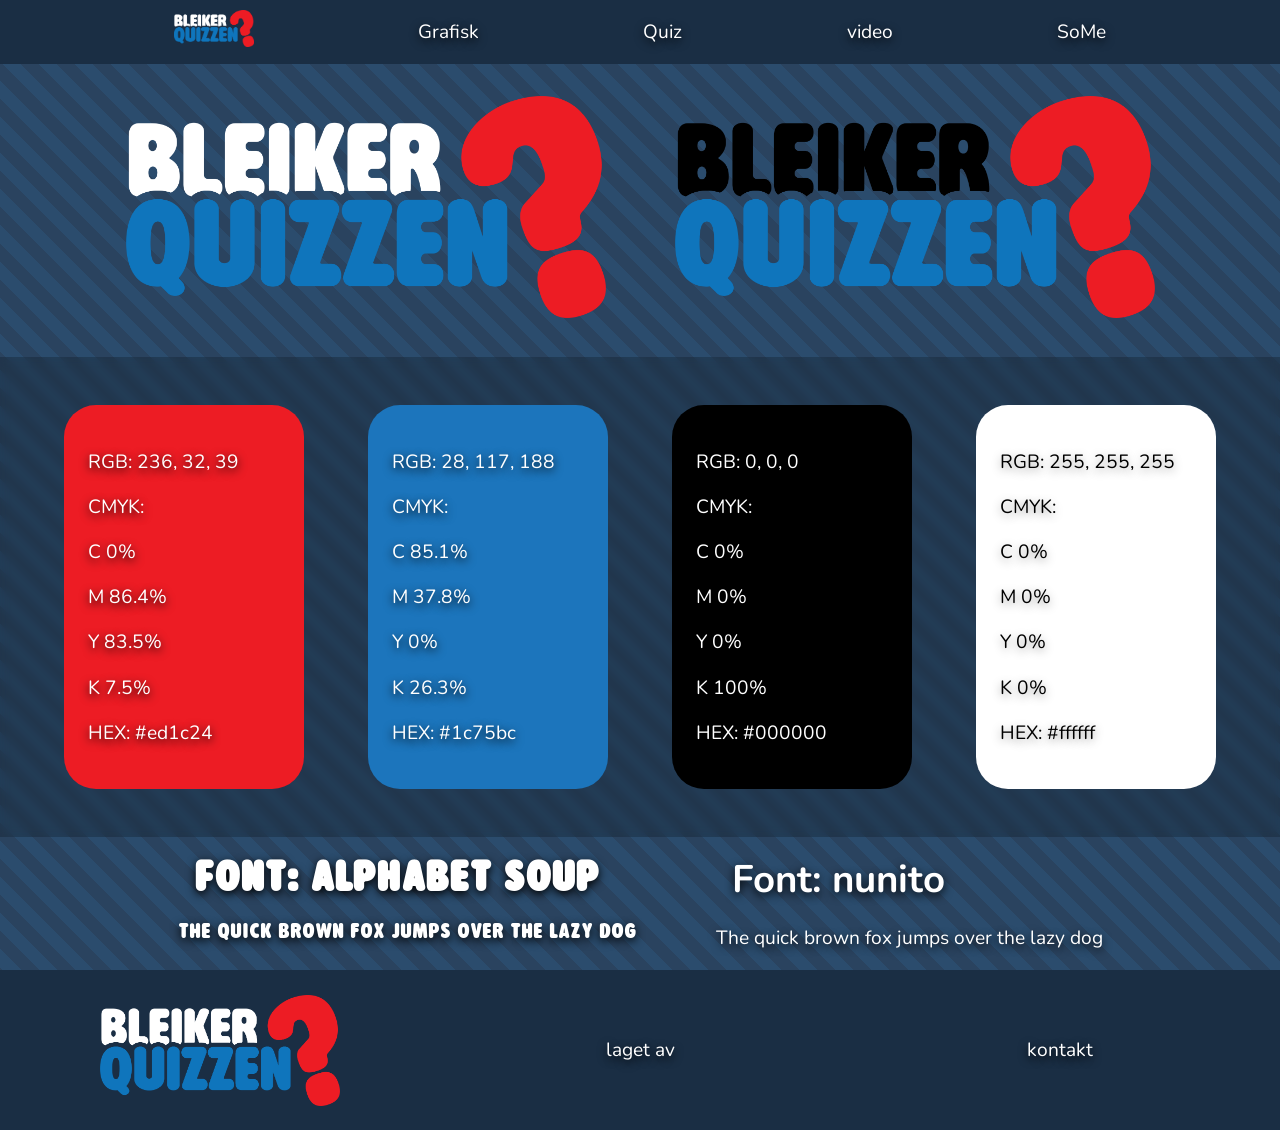
==== html/grafisk.html @ 44e9f9e9 "added fonts" ====
<html lang="en">
<head>
    <meta charset="UTF-8">
    <meta name="viewport" content="width=device-width, initial-scale=1.0">
    <title>Document</title>
    <link rel="stylesheet" href="../css/main.css">
</head>
<body>
    <ul>
      <li><a href="../index.html"><img src="../img/bleikerquizzen-lys.png" alt="" /></a></li>
      <li><a href="../html/grafisk.html">Grafisk</a></li>
      <li><a href="../html/quiz.html">Quiz</a></li>
      <li><a href="../html/video.html">video</a></li>
      <li><a href="../html/SoMe.html">SoMe</a></li>
    </ul>

    <div class="grafiskHero">
        <div id="logografisk">
            <img src="../img/bleikerquizzen-lys.png" alt="">
            <img src="../img/bleikerquizzen-mørk.png" alt="">
        </div>
        <div id="colorpallete">
            <div id="color1">
                <p>RGB: 236, 32, 39</p>
                <p>CMYK:</p>
                <p>C 0%</p>
                <p>M 86.4%</p>
                <p>Y 83.5%</p>
                <p>K 7.5%</p>
                <p>HEX: #ed1c24</p>
            </div>
            <div id="color2">
                <p>RGB: 28, 117, 188</p>
                <p>CMYK:</p>
                <p>C 85.1%</p>
                <p>M 37.8%</p>
                <p>Y 0%</p>
                <p>K 26.3%</p>
                <p>HEX: #1c75bc</p>
            </div>
            <div id="color3">
                <p>RGB: 0, 0, 0</p>
                <p>CMYK:</p>
                <p>C 0%</p>
                <p>M 0%</p>
                <p>Y 0%</p>
                <p>K 100%</p>
                <p>HEX: #000000</p>
            </div>
            <div id="color4">
                <p>RGB: 255, 255, 255</p>
                <p>CMYK:</p>
                <p>C 0%</p>
                <p>M 0%</p>
                <p>Y 0%</p>
                <p>K 0%</p>
                <p>HEX: #ffffff</p>
            </div>
        </div>
    </div>

    <div class="fontgrafisk">
        <div id="alphabetsoup">
            <h1>Font: alphabet soup</h1>
            <p>The quick brown fox jumps over the lazy dog</p>
        </div>
        <div id="nunito">
            <h1>Font: nunito</h1>
            <p>The quick brown fox jumps over the lazy dog</p>
        </div>

    </div>



    <footer>
      <div id="footerLeft">
        <img src="../img/bleikerquizzen-lys.png" alt="" />
      </div>

      <div id="footerMiddle">
        <a href="">laget av</a>
      </div>

      <div id="footerRight">
        <a href="">kontakt</a>
      </div>
    </footer>
</body>
</html>
---- css/main.css ----
body {
    margin: 0;
    /* background-color: black; */
    color: white;
    font-family: 'nunito';
    font-size: 1.2rem;
    text-shadow: 0 3px 10px black;
}

* {
    box-sizing: border-box;
}


:root {
    --header-footer: rgb(26, 46, 68);
    --maincolor1: rgba(0, 0, 0, 0);
    --maincolor2: rgba(0, 0, 0, 0.2);
    --stripebgcol1: rgb(42, 67, 95);
    --stripebgcol2: rgb(43, 76, 109);
}

@font-face {
    font-family:'nunito';
    src: url(../fonts/Nunito/Nunito-VariableFont_wght.ttf);
}



body {
    margin: 0;
    background: repeating-linear-gradient(
     45deg,
     var(--stripebgcol1),
     var(--stripebgcol1) 1vw,
     var(--stripebgcol2) 1vw,
     var(--stripebgcol2) 2vw);
    position: relative;
}


img {
    width: 5rem;
}

ul {
    display: flex;
    flex-direction: row;
    background-color: var(--header-footer);
    list-style: none;
    justify-content: space-evenly;
    padding: 10px;
    align-items: center;
    margin: 0;
}

a {
    text-decoration: none;
    color: white;
}





.hero {
    height: 15rem;
    width: 100%;
    background-color: var(--maincolor1);
    text-align: center;
    justify-content: center;
    padding: 10px 100px;
}

#herobuttons {
    justify-content: center;
    display: flex;
    gap: 50px;
}




.info {
    width: 100%;
    height: 20rem;
    background-color: var(--maincolor2);
    backdrop-filter: blur(2px);
    padding: 10px;
    display: flex;
}

#infoleft p {
    margin: 0;
}

#infoleft {
    width: 50%;
    height: 100%;
    display: flex;
    flex-direction: column;
}

#infoLeft button {
    width: 10rem;
    height: 2rem;
    margin-top: auto;   /* pushes to bottom */
    margin-right: 2.5rem; /* space from right edge */
    margin-bottom: 2rem;/* space from bottom edge */
    align-self: flex-end; /* move to right */
}

#inforight {
    display: flex;
    width: 50%;
    justify-content: center;
    align-items: center;
}




footer {
    display: flex;
    background-color: var(--header-footer);
    margin-top: auto;
    height: 10rem;
    text-align: center;
    align-items: center;
    padding: 10px;
}


#footerleft img {
    width: 15rem;
}

#footerLeft,
#footerMiddle,
#footerRight {
    height: 100%;
    width:calc(100%/3);
    display: flex;
    align-items: center;
    justify-content: center;
}


button a {
    color: rgb(255, 255, 255);
}

button {
    border-radius: 1rem;
    padding: 1rem;
    display: flex;
    justify-content: center;
    align-items: center;
    transition: 0.3s;
    background-color: transparent;
    border: 1.5px solid rgba(255, 255, 255, 0.553);
    backdrop-filter: blur(10px);
    color: white;
    box-shadow: 0 3px 10px rgba(0, 0, 0, 0.537);
}

button:hover {
    cursor: pointer;
    transform: scale(1.1);
}


/*//////////////////////////////////////////////////////////////////////////////////////*/



.quizhero {
    width: 100%;
    height: 40rem;
    background-color: var(--maincolor1);
    display: flex;
    align-items: center;
    flex-direction: column;
    text-align: center;
}

.quizhero p, h1 {
    margin: 1rem;
}

.quizhero p {font-size: 2rem;}
.quizhero h1 {font-size: 4rem; margin: 10px;}

#quizbuttons {
    display: flex;
    flex-wrap: wrap;
    justify-content: center;
    width: 50rem;
    gap: 1rem;
}

#quizbuttons button {
    border-radius: 1rem;
    font-size: 3rem;
    width: 20rem;
    height: 7rem;
}


/*//////////////////////////////////////////////*/


.grafiskhero {
    width: 100%;
    display: flex;
    flex-direction: column;
    align-items: center;
}

.logografisk {
    display: flex;
}

.grafiskhero img {
    margin: 2rem;
    width: 30rem;
}

#colorpallete {
    width: 100%;
    display: flex;
    gap: 2rem;
    background-color: var(--maincolor2);
    backdrop-filter: blur(5px);
    justify-content: center;
    padding: 2rem 0;
}

#colorpallete div {
    margin: 1rem;
    padding: 1.5rem;
    border-radius: 2rem;
    height: fit-content;
    width: 15rem;
    transition: 0.3s;
}

#colorpallete div:hover {
    transform: scale(1.1);
}

#color1 {background-color: #ed1c24;}

#color2 {background-color: #1c75bc;}

#color3 {background-color: #000000;}

#color4 {
    background-color: #ffffff;
    color: black;
    text-shadow: 0 3px 10px rgba(0, 0, 0, 0.403);
}


@font-face {
  font-family: 'alphabetsoup';
  src: url('../fonts/t.h.alphabetsoupregular.ttf');
}

.fontgrafisk {
    justify-content: center;
    display: flex;
    gap: 5rem;
}

#alphabetsoup {
    font-family: 'alphabetsoup';
}

#nunito {
    font-family: 'nunito';
}
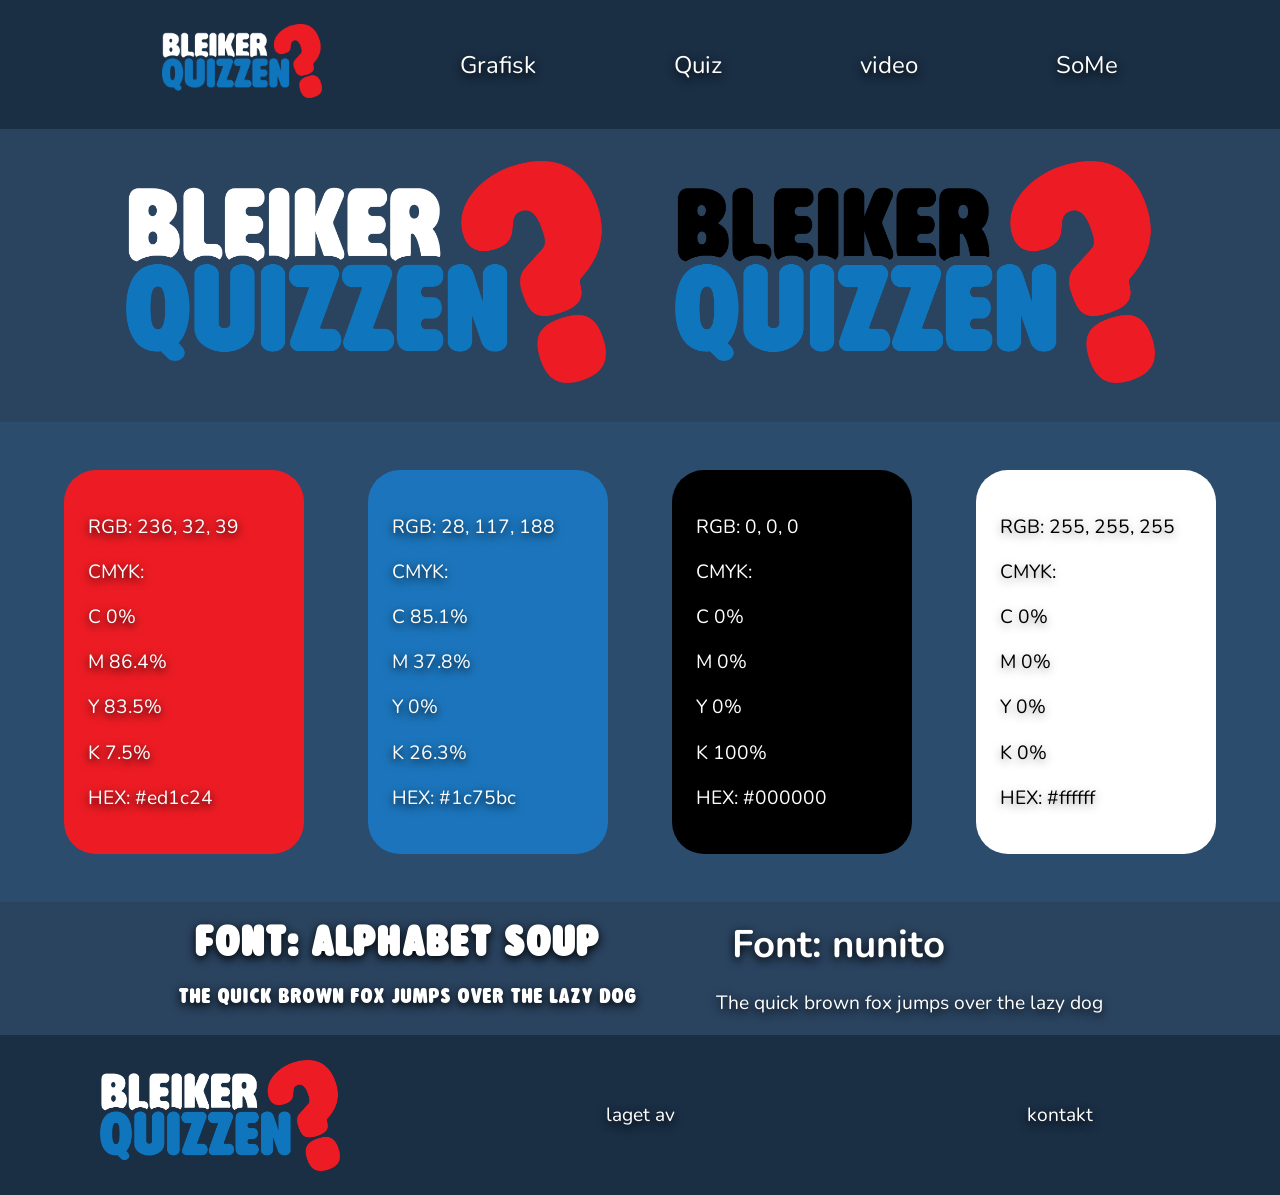
==== commit 5cc5bc8d: "added nav hover animations to all pages" ====
--- a/html/grafisk.html
+++ b/html/grafisk.html
@@ -7,11 +7,11 @@
 </head>
 <body>
     <ul>
-      <li><a href="../index.html"><img src="../img/bleikerquizzen-lys.png" alt="" /></a></li>
-      <li><a href="../html/grafisk.html">Grafisk</a></li>
-      <li><a href="../html/quiz.html">Quiz</a></li>
-      <li><a href="../html/video.html">video</a></li>
-      <li><a href="../html/SoMe.html">SoMe</a></li>
+      <li><a  href="../index.html"><img src="../img/bleikerquizzen-lys.png" alt="" /></a></li>
+      <li class="hoverline"><a href="../html/grafisk.html">Grafisk</a></li>
+      <li class="hoverline"><a href="../html/quiz.html">Quiz</a></li>
+      <li class="hoverline"><a href="../html/video.html">video</a></li>
+      <li class="hoverline"><a href="../html/SoMe.html">SoMe</a></li>
     </ul>
 
     <div class="grafiskHero">
--- a/css/main.css
+++ b/css/main.css
@@ -1,6 +1,6 @@
 body {
     margin: 0;
-    /* background-color: black; */
+    background-color: var(--maincolor1);
     color: white;
     font-family: 'nunito';
     font-size: 1.2rem;
@@ -14,10 +14,8 @@
 
 :root {
     --header-footer: rgb(26, 46, 68);
-    --maincolor1: rgba(0, 0, 0, 0);
-    --maincolor2: rgba(0, 0, 0, 0.2);
-    --stripebgcol1: rgb(42, 67, 95);
-    --stripebgcol2: rgb(43, 76, 109);
+    --maincolor1: rgb(42, 67, 95);
+    --maincolor2: rgb(43, 76, 109);
 }
 
 @font-face {
@@ -27,7 +25,7 @@
 
 
 
-body {
+/* body {
     margin: 0;
     background: repeating-linear-gradient(
      45deg,
@@ -36,11 +34,11 @@
      var(--stripebgcol2) 1vw,
      var(--stripebgcol2) 2vw);
     position: relative;
-}
+} */
 
 
 img {
-    width: 5rem;
+    width: 10rem;
 }
 
 ul {
@@ -49,7 +47,7 @@
     background-color: var(--header-footer);
     list-style: none;
     justify-content: space-evenly;
-    padding: 10px;
+    padding: 1.5rem;
     align-items: center;
     margin: 0;
 }
@@ -59,8 +57,35 @@
     color: white;
 }
 
-
-
+ul a {
+    font-size: 1.5rem;
+}
+
+
+li {
+    transition: 0.2s;
+    position: relative;
+}
+
+li:hover {
+    transform: scale(1.2);
+}
+
+.hoverline::after {
+    content: '';
+    position: absolute;
+    left: 50%;
+    bottom: -5px;
+    width: 0%;
+    transform: translateX(-50%);
+    height: 1px;
+    background-color: white;
+    transition: width 0.6s ease;
+}
+
+.hoverline:hover::after {
+    width: 100%;
+}
 
 
 .hero {
@@ -78,6 +103,9 @@
     gap: 50px;
 }
 
+#mainheader {
+    font-family: 'alphabetsoup';
+}
 
 
 
@@ -91,7 +119,7 @@
 }
 
 #infoleft p {
-    margin: 0;
+    margin: 2rem;
 }
 
 #infoleft {
@@ -156,8 +184,8 @@
     display: flex;
     justify-content: center;
     align-items: center;
-    transition: 0.3s;
-    background-color: transparent;
+    transition: 0.2s;
+    background-color: #ed1c23c7;
     border: 1.5px solid rgba(255, 255, 255, 0.553);
     backdrop-filter: blur(10px);
     color: white;
@@ -176,12 +204,13 @@
 
 .quizhero {
     width: 100%;
-    height: 40rem;
+    height: 55rem;
     background-color: var(--maincolor1);
     display: flex;
-    align-items: center;
     flex-direction: column;
     text-align: center;
+    padding: 2rem;
+    justify-content: center;
 }
 
 .quizhero p, h1 {
@@ -191,19 +220,49 @@
 .quizhero p {font-size: 2rem;}
 .quizhero h1 {font-size: 4rem; margin: 10px;}
 
+#quiz {
+    display: flex;
+    justify-content: center;
+    width: 100%;
+}
+
 #quizbuttons {
+    padding-top: 2rem;
     display: flex;
     flex-wrap: wrap;
-    justify-content: center;
-    width: 50rem;
-    gap: 1rem;
+    gap: 2rem;
+    width: fit-content;
+    max-width: 70rem;
+    min-width: 40rem;
+    justify-content: center;
 }
 
 #quizbuttons button {
     border-radius: 1rem;
-    font-size: 3rem;
-    width: 20rem;
-    height: 7rem;
+    font-size: 2.5rem;
+    width: fit-content;
+    max-width: 30rem;
+    height: fit-content;
+    padding: 2rem;
+}
+
+#next {
+    display: flex;
+    justify-content: flex-end;
+    padding-right: 5rem;
+}
+
+#next button {
+    width: 10rem;
+    font-size: 2rem;
+}
+
+.correct {
+    background-color: rgba(52, 143, 217, 0.75);
+}
+
+.wrong {
+    background-color: rgb(146, 146, 146);
 }
 
 
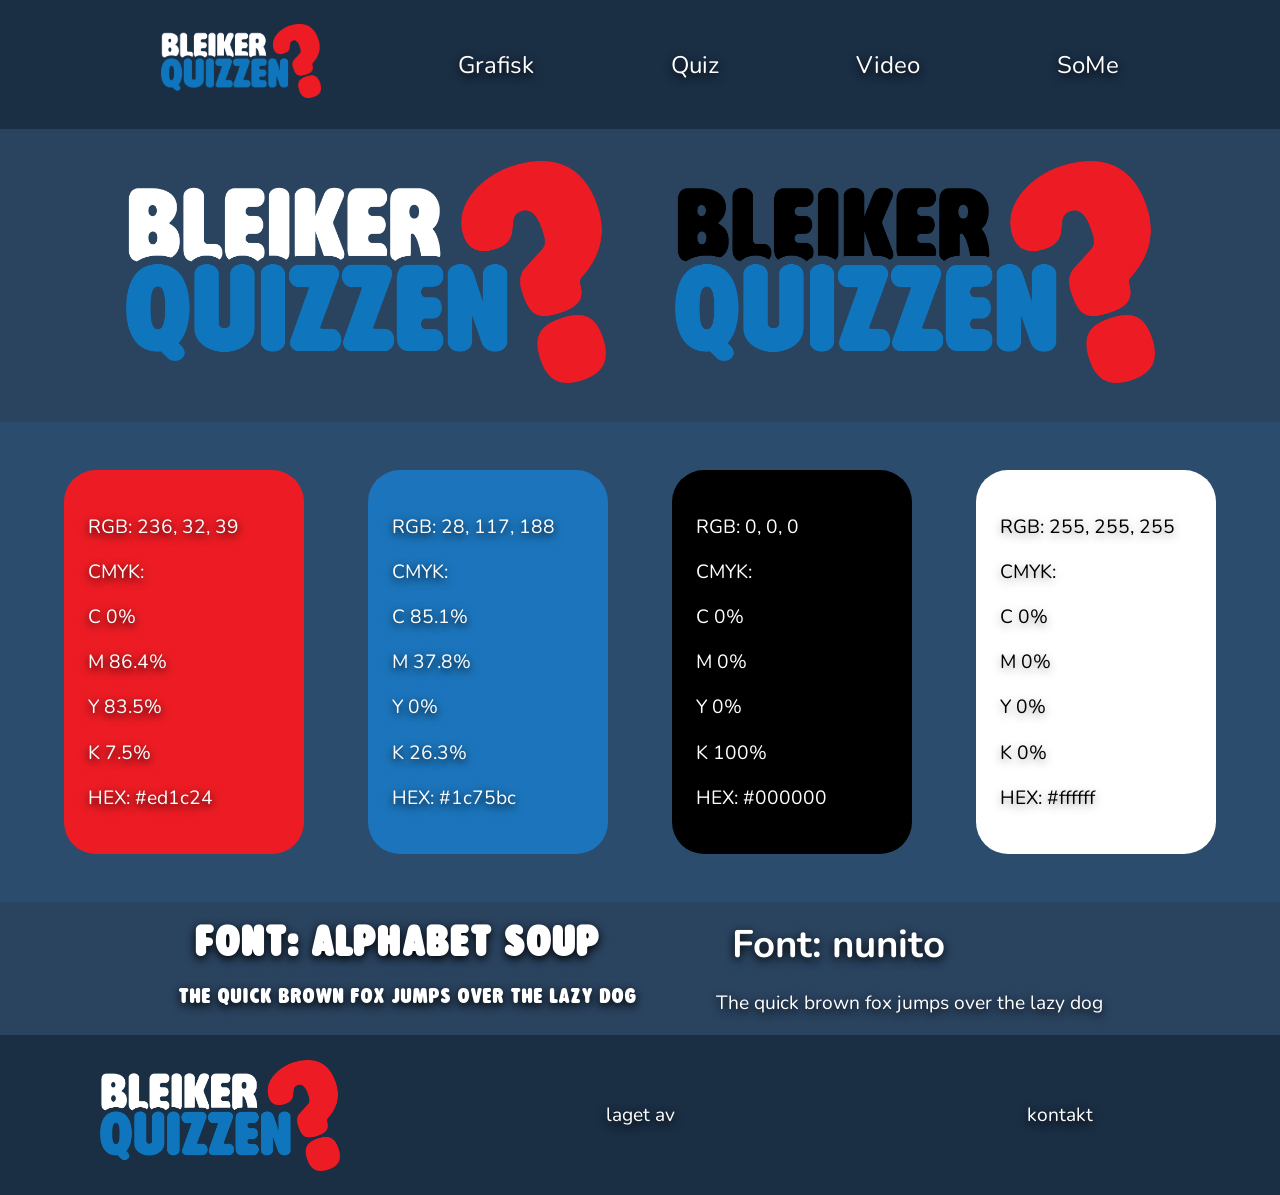
==== commit f6c414a9: "v in video now big" ====
--- a/html/grafisk.html
+++ b/html/grafisk.html
@@ -10,7 +10,7 @@
       <li><a  href="../index.html"><img src="../img/bleikerquizzen-lys.png" alt="" /></a></li>
       <li class="hoverline"><a href="../html/grafisk.html">Grafisk</a></li>
       <li class="hoverline"><a href="../html/quiz.html">Quiz</a></li>
-      <li class="hoverline"><a href="../html/video.html">video</a></li>
+      <li class="hoverline"><a href="../html/video.html">Video</a></li>
       <li class="hoverline"><a href="../html/SoMe.html">SoMe</a></li>
     </ul>
 
--- a/css/main.css
+++ b/css/main.css
@@ -71,6 +71,29 @@
     transform: scale(1.2);
 }
 
+#homeLeaderboardList li:hover,
+#leaderboardList li:hover {
+  transform: scale(1.05);
+}
+
+#homeLeaderboardList li:nth-child(1),
+#leaderboardList li:nth-child(1) {
+  background-color: rgba(255, 200, 0, 0.3);
+  border: 1px solid rgba(255, 200, 0, 0.5);
+}
+
+#homeLeaderboardList li:nth-child(2),
+#leaderboardList li:nth-child(2) {
+  background-color: rgba(180, 180, 180, 0.3);
+  border: 1px solid rgba(180, 180, 180, 0.5);
+}
+
+#homeLeaderboardList li:nth-child(3),
+#leaderboardList li:nth-child(3) {
+  background-color: rgba(180, 100, 30, 0.3);
+  border: 1px solid rgba(180, 100, 30, 0.5);
+}
+
 .hoverline::after {
     content: '';
     position: absolute;
@@ -118,11 +141,29 @@
     display: flex;
 }
 
-#infoleft p {
-    margin: 2rem;
-}
-
-#infoleft {
+#infoRight img {
+    width: 75%;
+} 
+
+#infoRight2 img {
+    width: 40%;
+}
+
+
+#info2 {
+    background-color: var(--maincolor1);
+}
+
+#infoLeft h1 {
+    margin: 0rem 0rem 1rem 5rem;
+}
+
+#infoLeft p {
+    margin-top: 0;
+    margin-left: 5rem;
+}
+
+#infoLeft {
     width: 50%;
     height: 100%;
     display: flex;
@@ -132,19 +173,27 @@
 #infoLeft button {
     width: 10rem;
     height: 2rem;
-    margin-top: auto;   /* pushes to bottom */
-    margin-right: 2.5rem; /* space from right edge */
-    margin-bottom: 2rem;/* space from bottom edge */
-    align-self: flex-end; /* move to right */
-}
-
-#inforight {
+    margin-top: auto;
+    margin-right: 2.5rem;
+    margin-bottom: 2rem;
+    align-self: flex-end;
+}
+
+#infoRight, #infoRight2 {
     display: flex;
     width: 50%;
     justify-content: center;
     align-items: center;
 }
 
+#homeleaderboard {
+    display: flex;
+    flex-direction: column;
+}
+
+#homeleaderboard h1 {
+    margin: 0rem;
+}
 
 
 
@@ -159,7 +208,7 @@
 }
 
 
-#footerleft img {
+#footerLeft img {
     width: 15rem;
 }
 
@@ -198,19 +247,47 @@
 }
 
 
+#homeleaderboard {
+  width: 100%;
+  padding: 1rem 2rem;
+  text-align: center;
+}
+
+#homeleaderboard h2 {
+  font-size: 1.8rem;
+  margin-bottom: 1rem;
+}
+
+#homeLeaderboardList {
+  list-style: none;
+  padding: 0;
+  display: flex;
+  flex-direction: column;
+  gap: 0.5rem;
+}
+
+#homeLeaderboardList li {
+  font-size: 1.2rem;
+  background-color: rgba(255,255,255,0.1);
+  border-radius: 0.75rem;
+  padding: 0.4rem 1.5rem;
+  display: flex;
+  justify-content: space-between;
+}
+
 /*//////////////////////////////////////////////////////////////////////////////////////*/
 
 
 
 .quizhero {
     width: 100%;
-    height: 55rem;
+    height: fit-content;
+    min-height: 55rem;
     background-color: var(--maincolor1);
     display: flex;
     flex-direction: column;
     text-align: center;
     padding: 2rem;
-    justify-content: center;
 }
 
 .quizhero p, h1 {
@@ -232,18 +309,18 @@
     flex-wrap: wrap;
     gap: 2rem;
     width: fit-content;
-    max-width: 70rem;
+    max-width: 60rem;
     min-width: 40rem;
     justify-content: center;
 }
 
 #quizbuttons button {
-    border-radius: 1rem;
-    font-size: 2.5rem;
-    width: fit-content;
-    max-width: 30rem;
-    height: fit-content;
-    padding: 2rem;
+  border-radius: 1rem;
+  font-size: 1.8rem;
+  width: 20rem;
+  max-width: 20rem;
+  height: fit-content;
+  padding: 1rem;
 }
 
 #next {
@@ -265,11 +342,67 @@
     background-color: rgb(146, 146, 146);
 }
 
+/* leaderboard */
+
+
+#nameentry {
+  display: flex;
+  flex-direction: column;
+  align-items: center;
+  gap: 1rem;
+  margin: 1.5rem 0;
+}
+
+#nameInput {
+  font-size: 1.5rem;
+  padding: 0.75rem 1.25rem;
+  border-radius: 1rem;
+  border: 1.5px solid rgba(255,255,255,0.4);
+  background-color: rgba(255,255,255,0.1);
+  color: white;
+  text-align: center;
+  outline: none;
+  font-family: 'nunito';
+}
+
+#nameInput::placeholder {
+  color: rgba(255,255,255,0.5);
+}
+
+#leaderboard {
+  margin-top: 2rem;
+}
+
+#leaderboardList {
+  list-style: none;
+  padding: 0;
+  display: flex;
+  flex-direction: column;
+  align-items: center;
+  gap: 0.5rem;
+  margin-bottom: 1.5rem;
+}
+
+#leaderboardList li {
+  font-size: 1.5rem;
+  background-color: rgba(255,255,255,0.1);
+  border-radius: 0.75rem;
+  padding: 0.5rem 2rem;
+  width: 20rem;
+  display: flex;
+  justify-content: space-between;
+}
+
+#leaderboardList li:first-child {
+  background-color: rgba(255, 200, 0, 0.25);
+  font-weight: bold;
+}
+
 
 /*//////////////////////////////////////////////*/
 
 
-.grafiskhero {
+.grafiskHero {
     width: 100%;
     display: flex;
     flex-direction: column;
@@ -280,7 +413,7 @@
     display: flex;
 }
 
-.grafiskhero img {
+.grafiskHero img {
     margin: 2rem;
     width: 30rem;
 }
@@ -338,4 +471,29 @@
 
 #nunito {
     font-family: 'nunito';
+}
+
+/*//////////////////////////////////////////////////////////*/
+
+.videohero {
+    display: flex;
+    flex-direction: column;
+    align-items: center;
+    padding: 2rem;
+}
+
+.videohero iframe {
+    width: calc(426px * 2);
+    height: calc(240px * 2);
+}
+
+
+/* ///////////////////////////////////////////////////////// */
+
+.somehero {
+    display: flex;
+    flex-direction: column;
+    justify-content: center;
+    align-items: center;
+    padding-bottom: 5rem;
 }
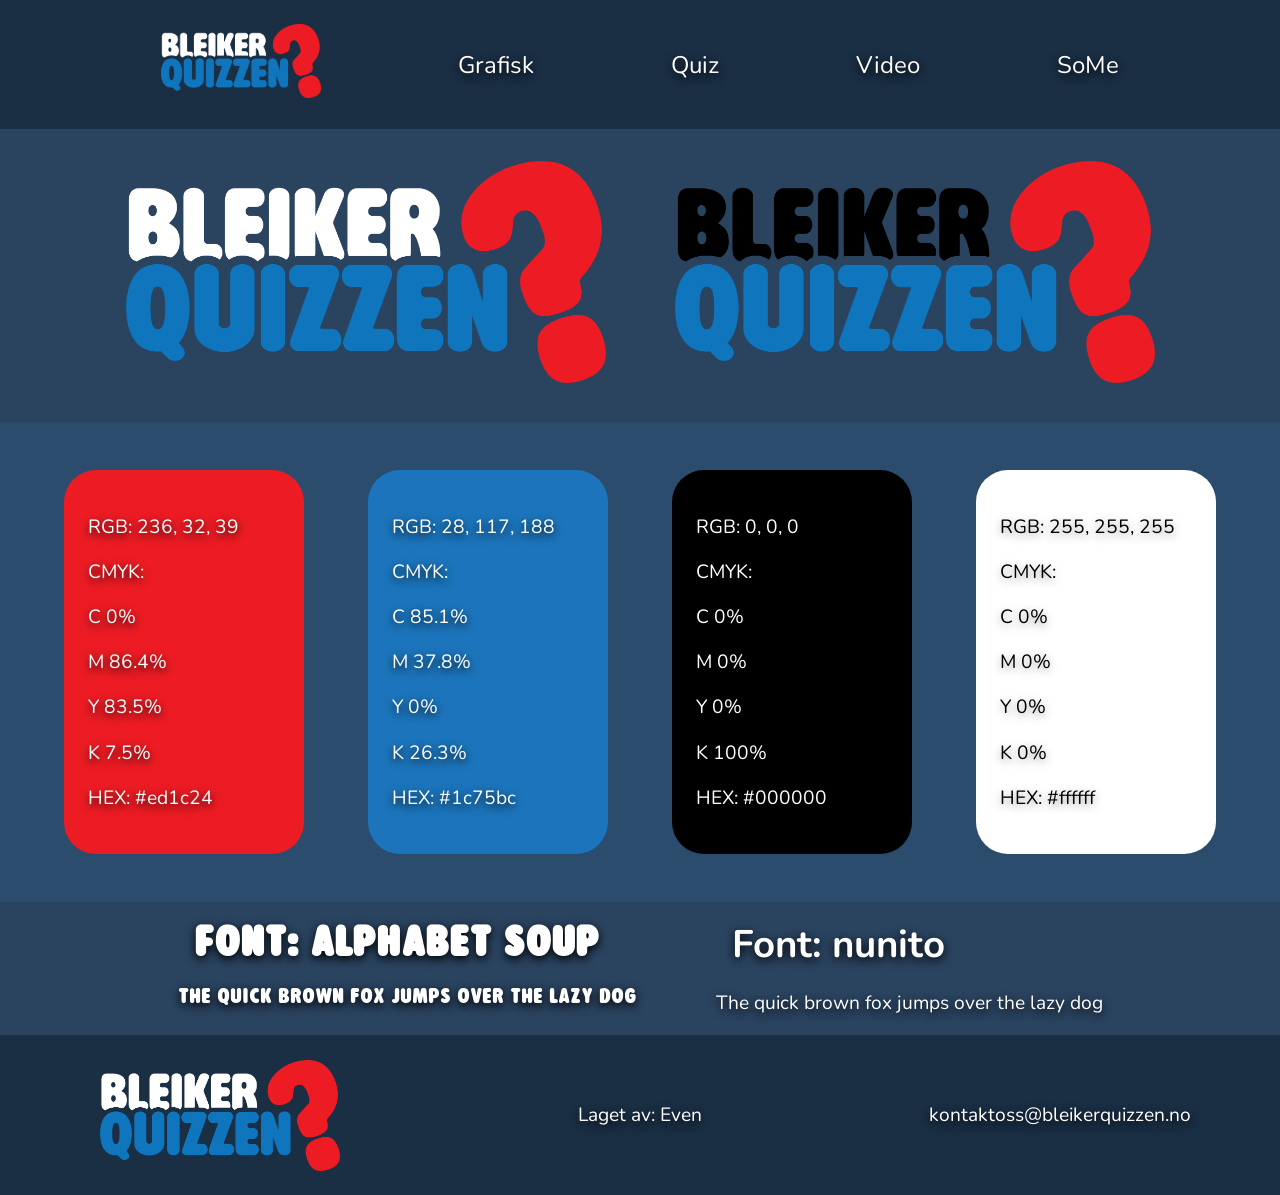
==== commit 8d79a032: "contact update" ====
--- a/html/grafisk.html
+++ b/html/grafisk.html
@@ -79,11 +79,11 @@
       </div>
 
       <div id="footerMiddle">
-        <a href="">laget av</a>
+        <a href="">Laget av: Even</a>
       </div>
 
       <div id="footerRight">
-        <a href="">kontakt</a>
+        <a href="">kontaktoss@bleikerquizzen.no</a>
       </div>
     </footer>
 </body>
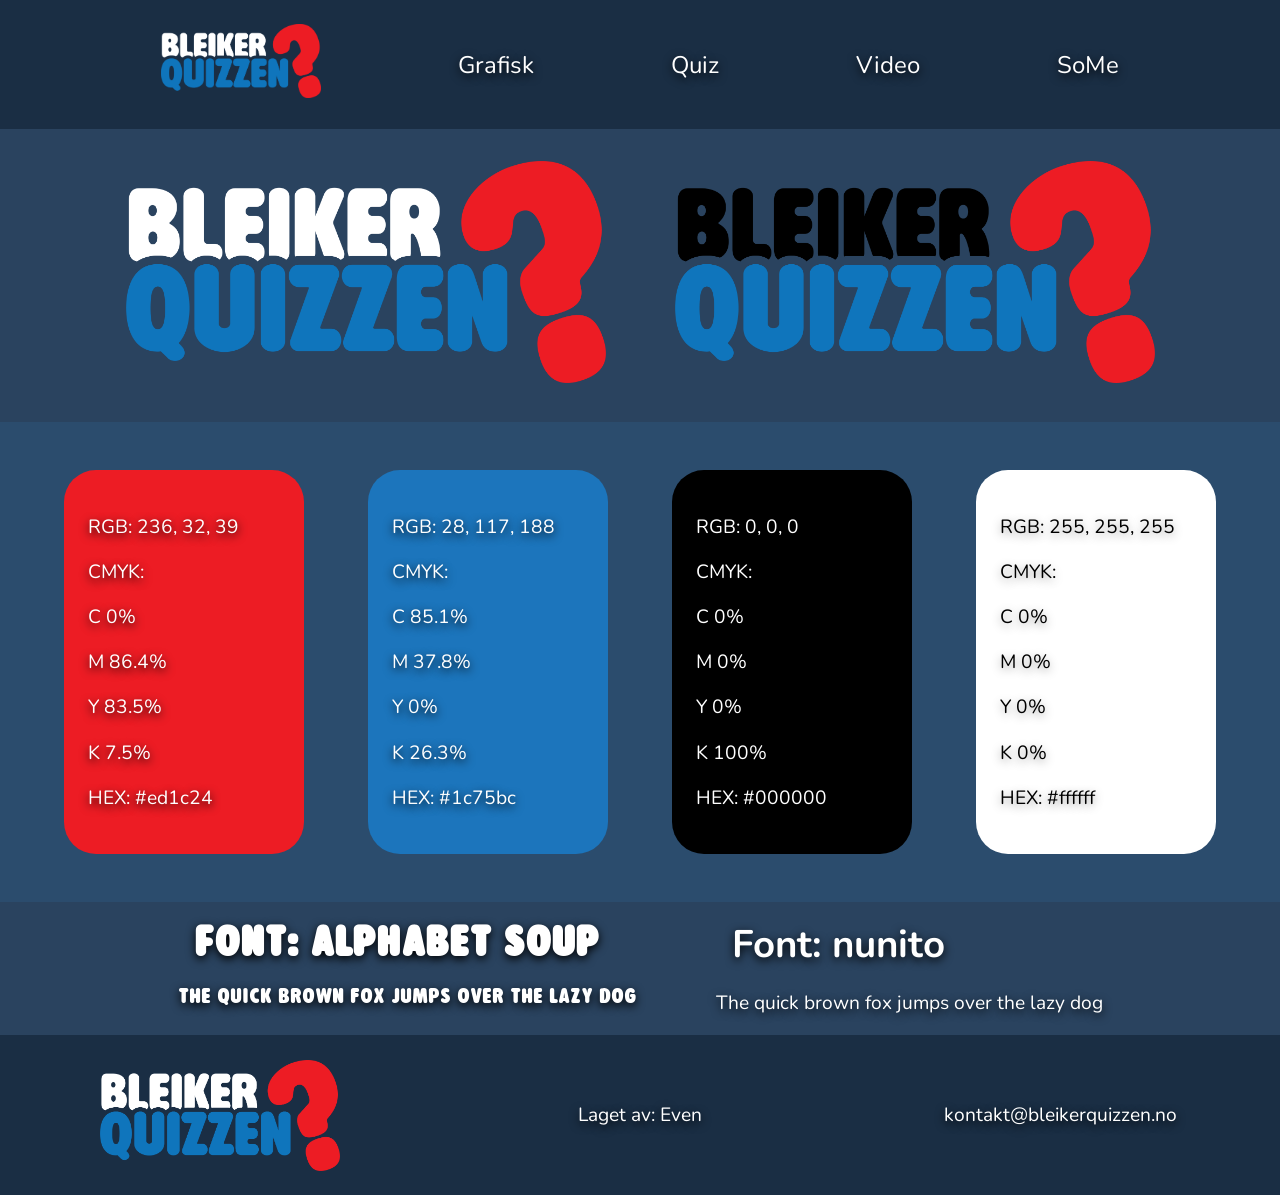
==== commit 397dc7a5: "updated contact" ====
--- a/html/grafisk.html
+++ b/html/grafisk.html
@@ -83,7 +83,7 @@
       </div>
 
       <div id="footerRight">
-        <a href="">kontaktoss@bleikerquizzen.no</a>
+        <a href="">kontakt@bleikerquizzen.no</a>
       </div>
     </footer>
 </body>
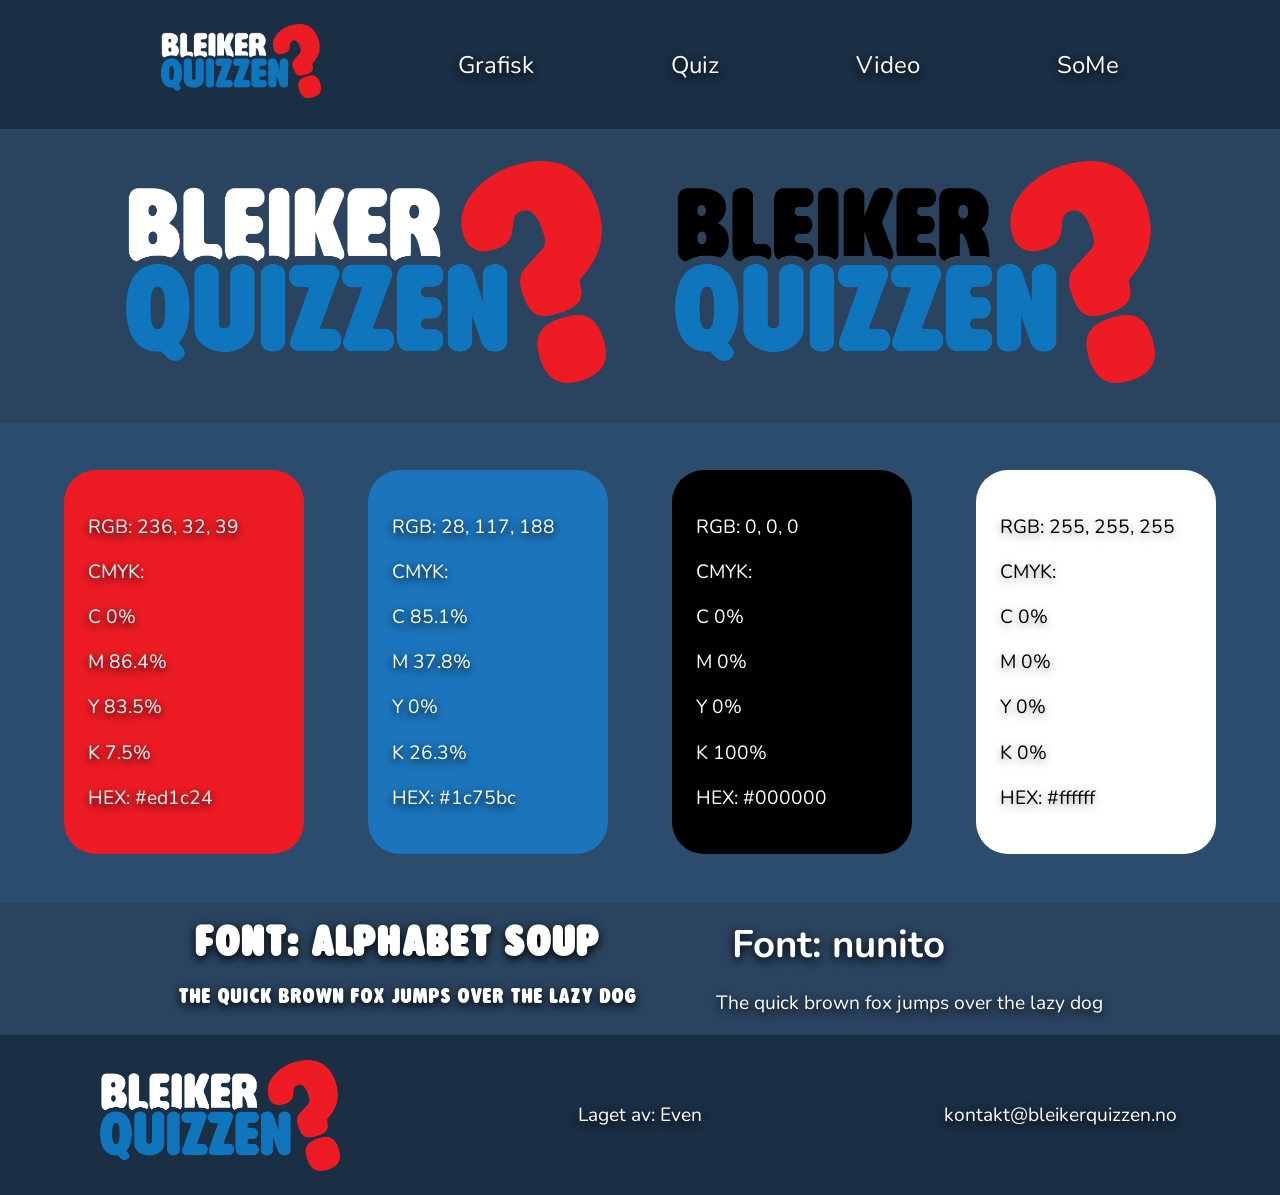
==== commit 56b9084d: "favicon fix" ====
--- a/html/grafisk.html
+++ b/html/grafisk.html
@@ -2,7 +2,8 @@
 <head>
     <meta charset="UTF-8">
     <meta name="viewport" content="width=device-width, initial-scale=1.0">
-    <title>Document</title>
+    <title>Grafisk - Bleikerquizzen</title>
+    <link rel="shortcut icon" href="../img/favicon.png" type="image/x-icon">
     <link rel="stylesheet" href="../css/main.css">
 </head>
 <body>
@@ -83,7 +84,7 @@
       </div>
 
       <div id="footerRight">
-        <a href="">kontakt@bleikerquizzen.no</a>
+        <a href="mailto:kontakt@bleikerquizzen.no">kontakt@bleikerquizzen.no</a>
       </div>
     </footer>
 </body>
--- a/css/main.css
+++ b/css/main.css
@@ -78,19 +78,19 @@
 
 #homeLeaderboardList li:nth-child(1),
 #leaderboardList li:nth-child(1) {
-  background-color: rgba(255, 200, 0, 0.3);
+  background-color: rgba(254, 195, 0, 0.66);
   border: 1px solid rgba(255, 200, 0, 0.5);
 }
 
 #homeLeaderboardList li:nth-child(2),
 #leaderboardList li:nth-child(2) {
-  background-color: rgba(180, 180, 180, 0.3);
+  background-color: rgba(180, 180, 180, 0.51);
   border: 1px solid rgba(180, 180, 180, 0.5);
 }
 
 #homeLeaderboardList li:nth-child(3),
 #leaderboardList li:nth-child(3) {
-  background-color: rgba(180, 100, 30, 0.3);
+  background-color: rgba(180, 100, 30, 0.492);
   border: 1px solid rgba(180, 100, 30, 0.5);
 }
 
@@ -394,7 +394,7 @@
 }
 
 #leaderboardList li:first-child {
-  background-color: rgba(255, 200, 0, 0.25);
+  background-color: rgba(222, 167, 16, 0.66);
   font-weight: bold;
 }
 
@@ -490,10 +490,17 @@
 
 /* ///////////////////////////////////////////////////////// */
 
-.somehero {
+.somehero, .videohero {
     display: flex;
     flex-direction: column;
     justify-content: center;
     align-items: center;
     padding-bottom: 5rem;
+    text-align: center;
+}
+
+.somehero p, .videohero p {
+    width: 50rem;
+    padding-top: 2rem;
+    padding-bottom: 2rem;
 }
